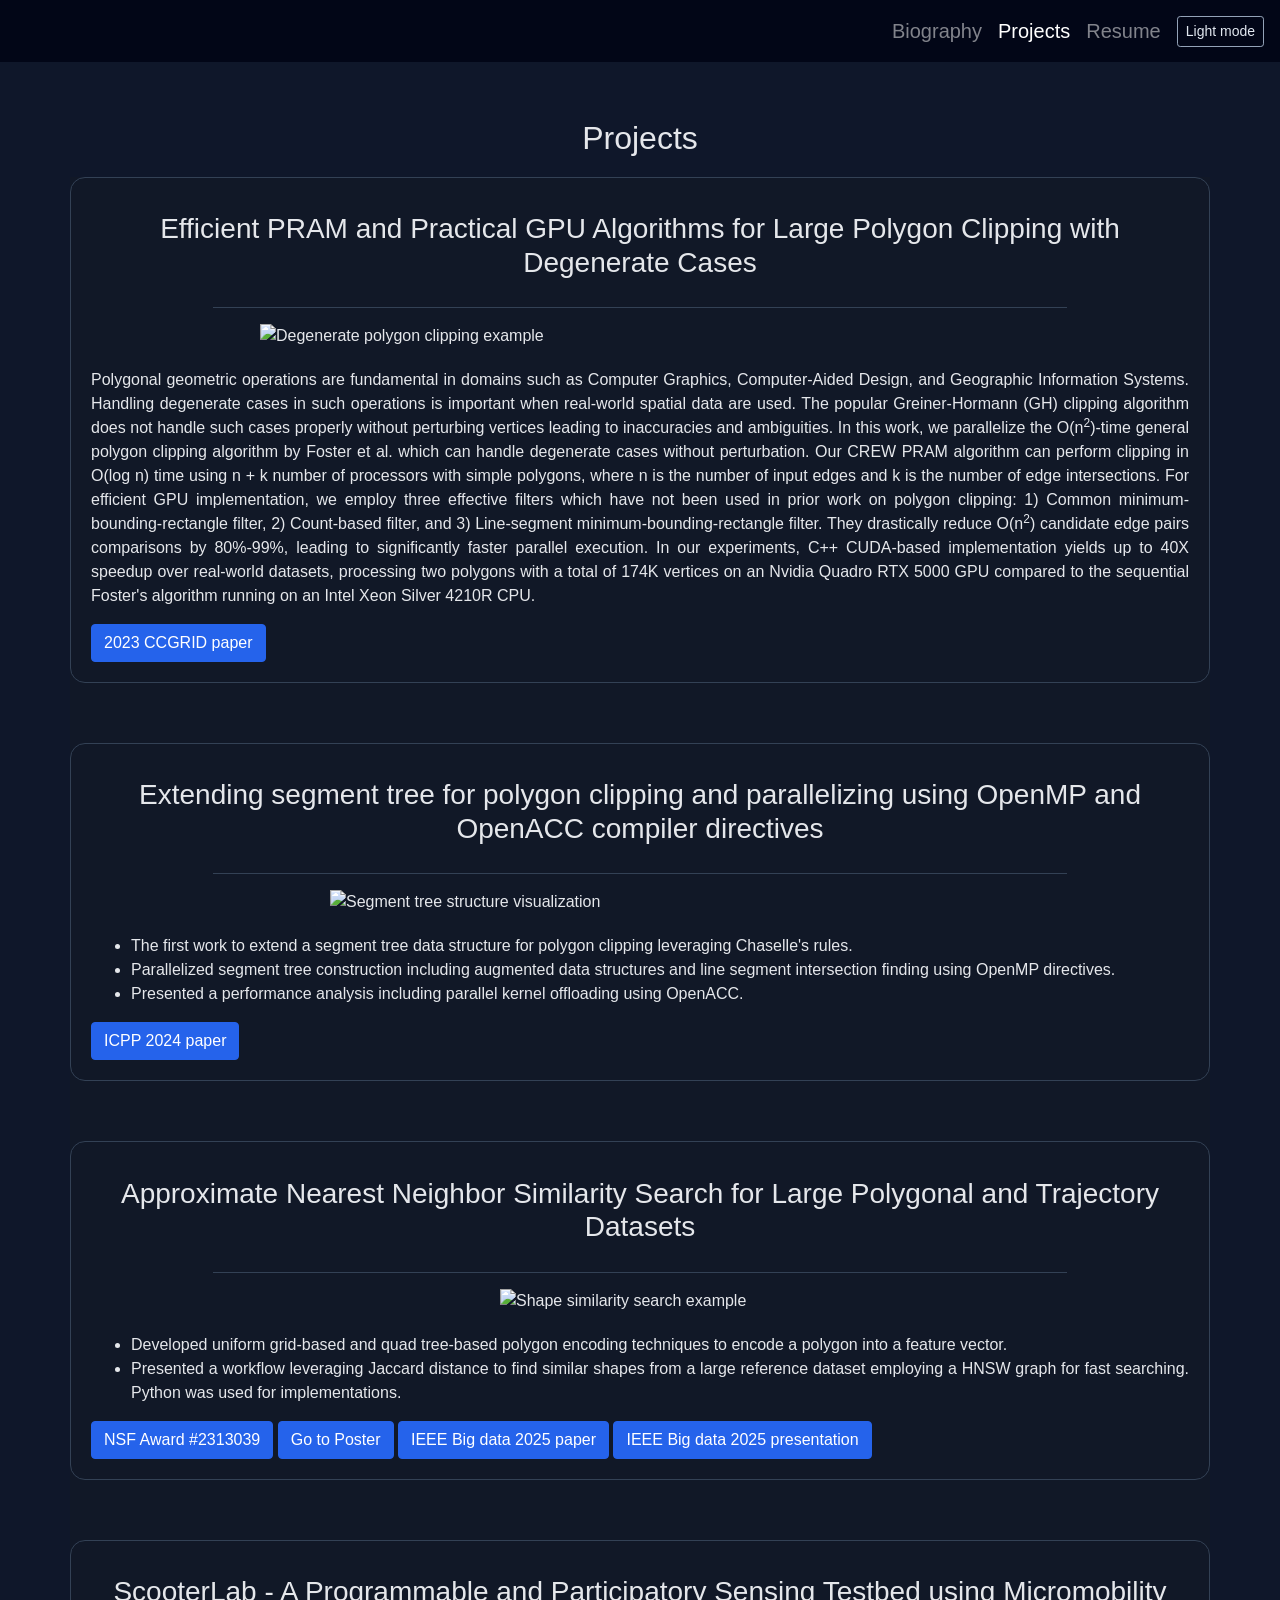
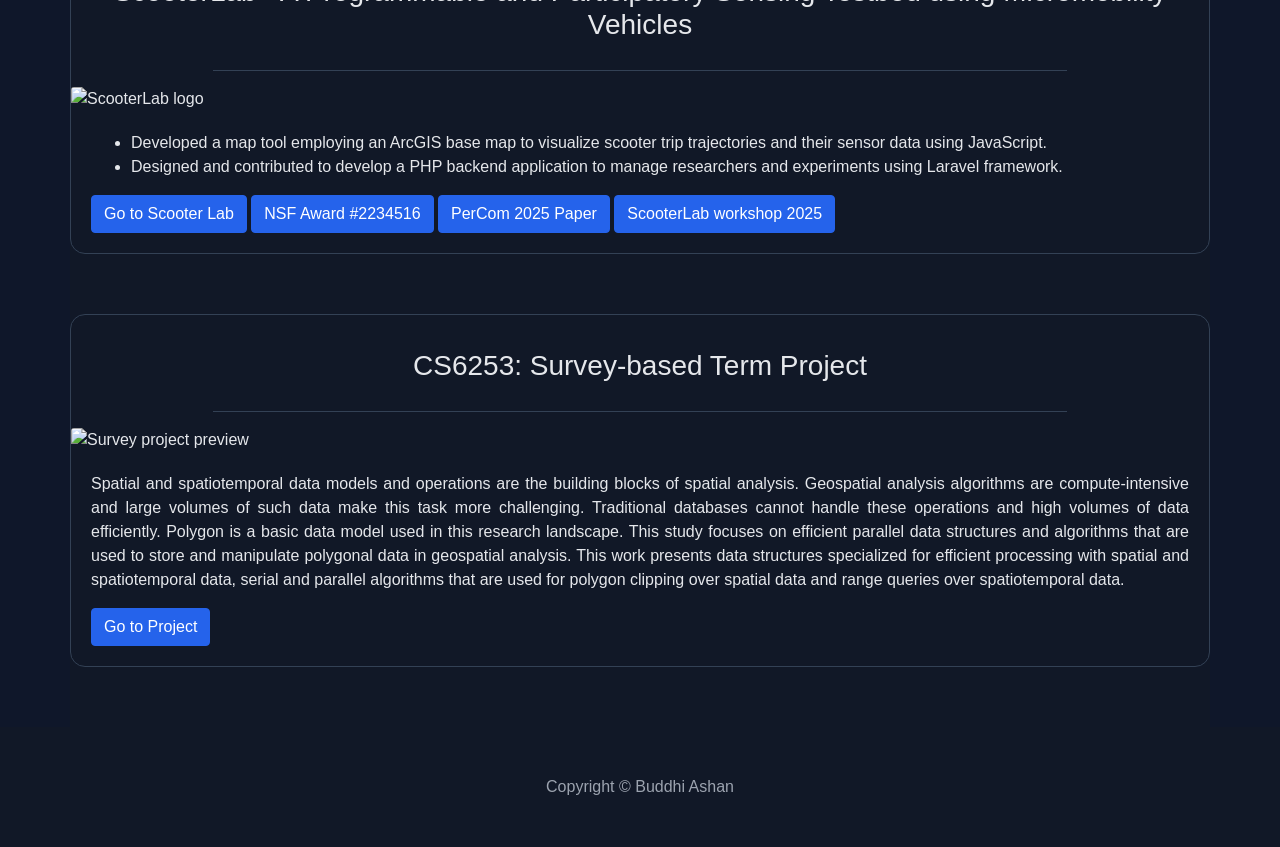
==== projects.html @ c0775d53 "theme updated with paper links" ====
<!DOCTYPE html>
<html lang="en">
  <head>
    <meta charset="UTF-8" />
    <meta name="viewport" content="width=device-width, initial-scale=1.0" />
    <meta
      name="description"
      content="Research projects by Buddhi Ashan MK including polygon clipping, approximate nearest neighbor similarity search, and ScooterLab."
    />
    <link rel="preconnect" href="https://fonts.googleapis.com" />
    <link rel="preconnect" href="https://fonts.gstatic.com" crossorigin />
    <link href="https://fonts.googleapis.com/css2?family=Lato:wght@400;700&amp;display=swap" rel="stylesheet" />
    <script>
      (function () {
        try {
          if (localStorage.getItem("theme") === "light") {
            document.documentElement.setAttribute("data-theme", "light");
          }
        } catch (e) {}
      })();
    </script>
    <link rel="stylesheet" href="https://stackpath.bootstrapcdn.com/bootstrap/4.5.2/css/bootstrap.min.css" />
    <link rel="stylesheet" href="styles/theme.css" />
    <link rel="stylesheet" href="styles/projects.css" />
    <link rel="stylesheet" href="styles/nav.css" />
    <title>Projects | Buddhi Ashan MK</title>
  </head>
  <body>
    <header>
      <nav class="navbar navbar-expand-lg navbar-dark bg-dark">
        <div class="d-flex flex-grow-1">
          <span class="w-100 d-lg-none d-block"></span>
          <a class="navbar-brand" href="index.html"></a>
          <div class="w-100 text-right">
            <button class="navbar-toggler" type="button" data-toggle="collapse" data-target="#myNavbar" aria-controls="myNavbar" aria-expanded="false" aria-label="Toggle navigation">
              <span class="navbar-toggler-icon"></span>
            </button>
          </div>
        </div>
        <div class="collapse navbar-collapse flex-grow-1 text-right" id="myNavbar">
          <ul class="navbar-nav ml-auto flex-nowrap align-items-lg-center">
            <li class="nav-item">
              <a href="index.html" class="nav-link">Biography</a>
            </li>
            <li class="nav-item">
              <a href="projects.html" class="nav-link active">Projects</a>
            </li>
            <li class="nav-item">
              <a href="misc/MKB Ashan.pdf" class="nav-link" target="_blank" rel="noopener noreferrer">Resume</a>
            </li>
            <li class="nav-item ml-lg-2">
              <button id="themeToggle" class="btn btn-sm theme-toggle" type="button">Light mode</button>
            </li>
          </ul>
        </div>
      </nav>
    </header>

    <div class="container mt-4">
      <h2>Projects</h2>

      <div class="row">
        <div class="card" style="width: 100%">
          <h3 class="card-title">Efficient PRAM and Practical GPU Algorithms for Large Polygon Clipping with Degenerate Cases</h3>
          <hr />
          <div class="card-img">
            <img src="img/projects/degen_example.png" class="card-img-0" alt="Degenerate polygon clipping example" />
          </div>
          <div class="card-body">
            <p class="card-text">
              Polygonal geometric operations are fundamental in domains such as Computer Graphics, Computer-Aided Design, and Geographic Information Systems. Handling degenerate cases in such operations is important when real-world spatial data are used. The popular Greiner-Hormann (GH) clipping algorithm does not handle such cases properly without perturbing vertices leading to inaccuracies and ambiguities. In this work, we parallelize the O(n<sup>2</sup>)-time general polygon clipping algorithm by Foster et al. which can handle degenerate cases without perturbation. Our CREW PRAM algorithm can perform clipping in O(log n) time using n + k number of processors with simple polygons, where n is the number of input edges and k is the number of edge intersections. For efficient GPU implementation, we employ three effective filters which have not been used in prior work on polygon clipping: 1) Common minimum-bounding-rectangle filter, 2) Count-based filter, and 3) Line-segment minimum-bounding-rectangle filter. They drastically reduce O(n<sup>2</sup>) candidate edge pairs comparisons by 80%-99%, leading to significantly faster parallel execution. In our experiments, C++ CUDA-based implementation yields up to 40X speedup over real-world datasets, processing two polygons with a total of 174K vertices on an Nvidia Quadro RTX 5000 GPU compared to the sequential Foster's algorithm running on an Intel Xeon Silver 4210R CPU.
            </p>
            <a href="https://ieeexplore.ieee.org/abstract/document/10171568" class="btn btn-primary" target="_blank" rel="noopener noreferrer">2023 CCGRID paper</a>
          </div>
        </div>
      </div>

      <div class="row">
        <div class="card" style="width: 100%">
          <h3 class="card-title">Extending segment tree for polygon clipping and parallelizing using OpenMP and OpenACC compiler directives</h3>
          <hr />
          <div class="card-img">
            <img src="img/projects/oneedgeNpolycoverlistuprighttree.png" class="card-img-1" alt="Segment tree structure visualization" />
          </div>
          <div class="card-body">
            <ul class="card-text">
              <li>The first work to extend a segment tree data structure for polygon clipping leveraging Chaselle's rules.</li>
              <li>Parallelized segment tree construction including augmented data structures and line segment intersection finding using OpenMP directives.</li>
              <li>Presented a performance analysis including parallel kernel offloading using OpenACC.</li>
            </ul>
            <a href="https://dl.acm.org/doi/abs/10.1145/3673038.3673141" class="btn btn-primary" target="_blank" rel="noopener noreferrer">ICPP 2024 paper</a>
          </div>
        </div>
      </div>

      <div class="row">
        <div class="card" style="width: 100%">
          <h3 class="card-title">Approximate Nearest Neighbor Similarity Search for Large Polygonal and Trajectory Datasets</h3>
          <hr />
          <div class="card-img">
            <img src="img/projects/similarshape.png" class="card-img-2" alt="Shape similarity search example" />
          </div>
          <div class="card-body">
            <ul class="card-text">
              <li>Developed uniform grid-based and quad tree-based polygon encoding techniques to encode a polygon into a feature vector.</li>
              <li>Presented a workflow leveraging Jaccard distance to find similar shapes from a large reference dataset employing a HNSW graph for fast searching. Python was used for implementations.</li>
            </ul>
            <a href="https://www.nsf.gov/awardsearch/showAward?AWD_ID=2313039&amp;HistoricalAwards=false" class="btn btn-primary" target="_blank" rel="noopener noreferrer">NSF Award #2313039</a>
            <a href="https://rrpress.utsa.edu/items/f3f6d842-4371-4e33-9c29-9669968ce15a" class="btn btn-primary" target="_blank" rel="noopener noreferrer">Go to Poster</a>
            <a href="https://ieeexplore.ieee.org/stamp/stamp.jsp?arnumber=11401899" class="btn btn-primary" target="_blank" rel="noopener noreferrer">IEEE Big data 2025 paper</a>
            <a href="https://www.computer.org/csdl/video-library/video/2dOyJ2fTnyM" class="btn btn-primary" target="_blank" rel="noopener noreferrer">IEEE Big data 2025 presentation</a>
          </div>
        </div>
      </div>

      <div class="row">
        <div class="card" style="width: 100%">
          <h3 class="card-title">ScooterLab - A Programmable and Participatory Sensing Testbed using Micromobility Vehicles</h3>
          <hr />
          <div class="card-img">
            <img src="img/projects/ScooterLab_icon.jpeg" class="card-img-top" alt="ScooterLab logo" />
          </div>
          <div class="card-body">
            <ul class="card-text">
              <li>Developed a map tool employing an ArcGIS base map to visualize scooter trip trajectories and their sensor data using JavaScript.</li>
              <li>Designed and contributed to develop a PHP backend application to manage researchers and experiments using Laravel framework.</li>
            </ul>
            <a href="https://scooterlab.utsa.edu/" class="btn btn-primary" target="_blank" rel="noopener noreferrer">Go to Scooter Lab</a>
            <a href="https://www.nsf.gov/awardsearch/showAward?AWD_ID=2234516" class="btn btn-primary" target="_blank" rel="noopener noreferrer">NSF Award #2234516</a>
            <a href="https://ieeexplore.ieee.org/abstract/document/11038542" class="btn btn-primary" target="_blank" rel="noopener noreferrer">PerCom 2025 Paper</a>
            <a href="https://hdl.handle.net/20.500.12588/7651" class="btn btn-primary" target="_blank" rel="noopener noreferrer">ScooterLab workshop 2025</a>
          </div>
        </div>
      </div>

      <div class="row">
        <div class="card" style="width: 100%">
          <h3 class="card-title">CS6253: Survey-based Term Project</h3>
          <hr />
          <div class="card-img">
            <img src="img/projects/Project.jpeg" class="card-img-top" alt="Survey project preview" />
          </div>
          <div class="card-body">
            <p class="card-text">
              Spatial and spatiotemporal data models and operations are the building blocks of spatial analysis. Geospatial analysis algorithms are compute-intensive and large volumes of such data make this task more challenging. Traditional databases cannot handle these operations and high volumes of data efficiently. Polygon is a basic data model used in this research landscape. This study focuses on efficient parallel data structures and algorithms that are used to store and manipulate polygonal data in geospatial analysis. This work presents data structures specialized for efficient processing with spatial and spatiotemporal data, serial and parallel algorithms that are used for polygon clipping over spatial data and range queries over spatiotemporal data.
            </p>
            <a href="https://buddhi1.github.io/cs6253/" class="btn btn-primary" target="_blank" rel="noopener noreferrer">Go to Project</a>
          </div>
        </div>
      </div>
    </div>

    <footer class="py-5">
      <div class="container">
        <p class="m-0 text-center footer-text">Copyright &copy; Buddhi Ashan</p>
      </div>
    </footer>

    <script src="https://code.jquery.com/jquery-3.5.1.slim.min.js"></script>
    <script src="https://stackpath.bootstrapcdn.com/bootstrap/4.5.2/js/bootstrap.bundle.min.js"></script>
    <script src="scripts/theme.js"></script>
  </body>
</html>
---- styles/theme.css ----
:root {
  --bg: #0f172a;
  --surface: #111827;
  --surface-soft: #1f2937;
  --text: #e5e7eb;
  --muted: #9ca3af;
  --link: #93c5fd;
  --link-hover: #bfdbfe;
  --nav-bg: #020617;
  --border: #334155;
  --btn-bg: #2563eb;
  --btn-border: #2563eb;
  --btn-text: #ffffff;
  --icon-strip-bg: rgba(255, 255, 255, 0.16);
}

html[data-theme="light"] {
  --bg: #f8fafc;
  --surface: #ffffff;
  --surface-soft: #f1f5f9;
  --text: #0f172a;
  --muted: #475569;
  --link: #1d4ed8;
  --link-hover: #1e40af;
  --nav-bg: #0f172a;
  --border: #cbd5e1;
  --btn-bg: #2563eb;
  --btn-border: #2563eb;
  --btn-text: #ffffff;
  --icon-strip-bg: rgba(15, 23, 42, 0.06);
}

body {
  background: var(--bg);
  color: var(--text);
}

a {
  color: var(--link);
}

a:hover {
  color: var(--link-hover);
}

.navbar.bg-dark {
  background-color: var(--nav-bg) !important;
}

.card,
.row,
.bg,
footer {
  background: var(--surface);
  border-color: var(--border);
}

hr {
  border-color: var(--border);
}

.footer-text {
  color: var(--muted);
}

.theme-toggle {
  border-color: #94a3b8;
  color: #e2e8f0;
}

.theme-toggle:hover,
.theme-toggle:focus {
  background: #1e293b;
  color: #ffffff;
}

.icon-strip {
  background: var(--icon-strip-bg);
}

html[data-theme="light"] .theme-toggle {
  border-color: #cbd5e1;
  color: #e2e8f0;
}

html[data-theme="light"] .theme-toggle:hover,
html[data-theme="light"] .theme-toggle:focus {
  background: #334155;
}
---- styles/projects.css ----
h2 {
  text-align: center;
  padding-top: 3%;
  padding-bottom: 1%;
}

h3 {
  text-align: center;
  padding: 3%;
  padding-bottom: 0;
  margin-bottom: 0;
}

hr {
  width: 75%;
  align-self: center;
  border-width: 1px;
}

.card-text,
li {
  text-align: justify;
}

.card {
  margin-bottom: 60px;
  border-radius: 15px;
  border: 1px solid var(--border);
}

.card-img {
  width: 100%;
  height: auto;
  align-self: center;
}

.card-img-0 {
  width: min(77%, 760px);
}

.card-img-1 {
  width: min(60%, 620px);
}

.card-img-2 {
  width: min(25%, 280px);
}

.card-img-top,
.card-img-0,
.card-img-1,
.card-img-2 {
  height: auto;
  object-fit: contain;
  margin-left: auto;
  margin-right: auto;
  display: block;
}

.btn-primary {
  background-color: var(--btn-bg);
  border-color: var(--btn-border);
  color: var(--btn-text);
}
---- styles/nav.css ----
.nav-item {
  font-size: 20px;
}

.navbar-brand {
  min-width: 1px;
}

@media screen and (max-width: 991px) {
  .theme-toggle {
    margin-top: 8px;
  }
}
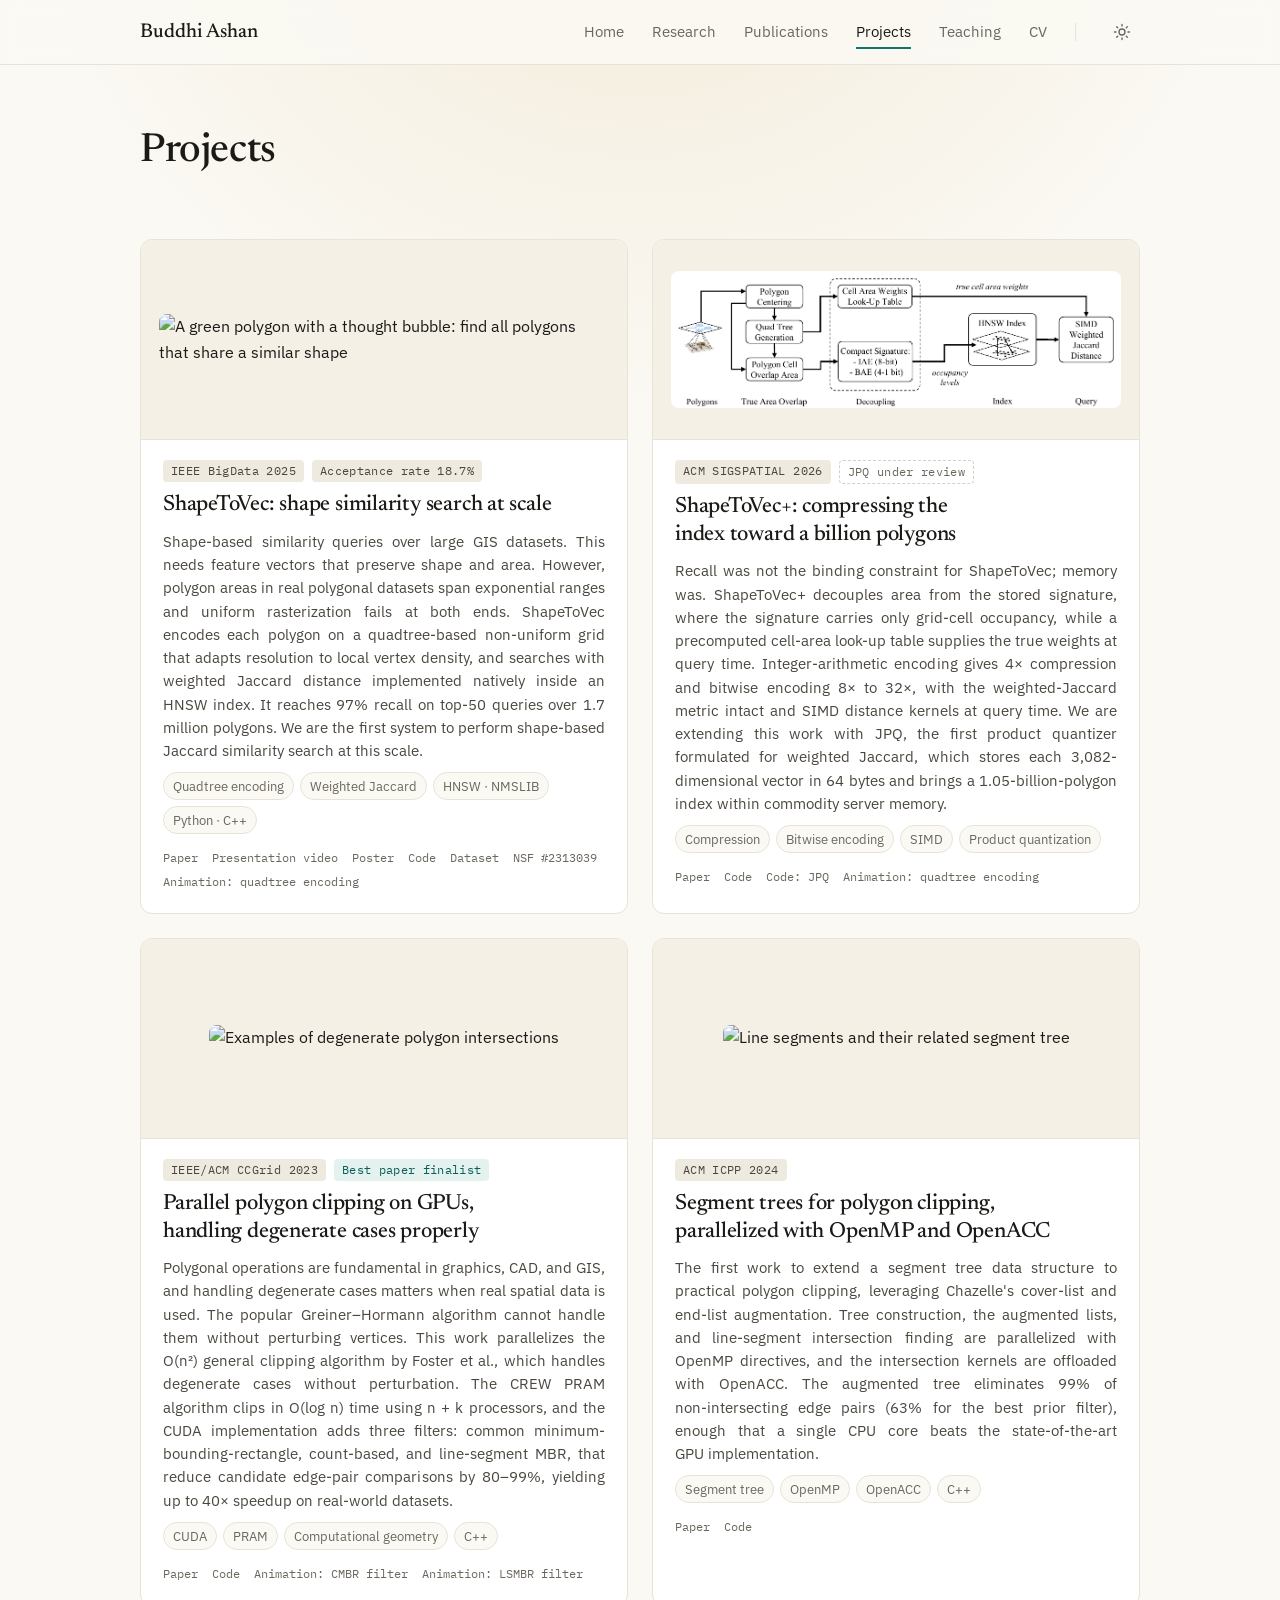
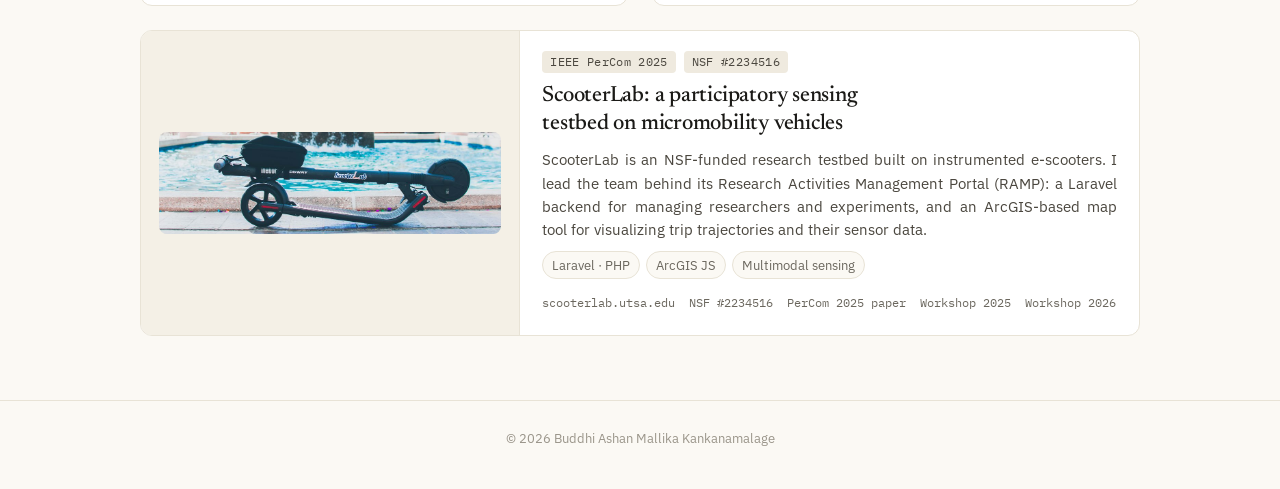
==== commit 4bfbff79: "fall 26 update" ====
--- a/projects.html
+++ b/projects.html
@@ -2,162 +2,157 @@
 <html lang="en">
   <head>
     <meta charset="UTF-8" />
-    <meta name="viewport" content="width=device-width, initial-scale=1.0" />
-    <meta
-      name="description"
-      content="Research projects by Buddhi Ashan MK including polygon clipping, approximate nearest neighbor similarity search, and ScooterLab."
-    />
-    <link rel="preconnect" href="https://fonts.googleapis.com" />
-    <link rel="preconnect" href="https://fonts.gstatic.com" crossorigin />
-    <link href="https://fonts.googleapis.com/css2?family=Lato:wght@400;700&amp;display=swap" rel="stylesheet" />
+    <meta name="viewport" content="width=device-width, initial-scale=1" />
+    <title>Projects · Buddhi Ashan</title>
+    <meta name="description" content="Research projects by Buddhi Ashan Mallika Kankanamalage: ShapeToVec and ShapeToVec+ shape similarity search, GPU and segment-tree polygon clipping, and the ScooterLab testbed." />
+    <link rel="canonical" href="https://buddhi1.github.io/bashan/projects.html" />
+    <link rel="icon" href="img/Profile/title.ico" type="image/x-icon" />
     <script>
       (function () {
         try {
-          if (localStorage.getItem("theme") === "light") {
-            document.documentElement.setAttribute("data-theme", "light");
-          }
+          var t = localStorage.getItem("theme");
+          if (t === "dark" || t === "light") document.documentElement.setAttribute("data-theme", t);
         } catch (e) {}
       })();
     </script>
-    <link rel="stylesheet" href="https://stackpath.bootstrapcdn.com/bootstrap/4.5.2/css/bootstrap.min.css" />
-    <link rel="stylesheet" href="styles/theme.css" />
-    <link rel="stylesheet" href="styles/projects.css" />
-    <link rel="stylesheet" href="styles/nav.css" />
-    <title>Projects | Buddhi Ashan MK</title>
+    <link rel="preconnect" href="https://fonts.googleapis.com" />
+    <link rel="preconnect" href="https://fonts.gstatic.com" crossorigin />
+    <link href="https://fonts.googleapis.com/css2?family=Newsreader:ital,opsz,wght@0,6..72,400;0,6..72,500;1,6..72,400&family=IBM+Plex+Sans:wght@400;500;600&family=IBM+Plex+Mono:wght@400;500&display=swap" rel="stylesheet" />
+    <link rel="stylesheet" href="styles/site.css" />
   </head>
   <body>
-    <header>
-      <nav class="navbar navbar-expand-lg navbar-dark bg-dark">
-        <div class="d-flex flex-grow-1">
-          <span class="w-100 d-lg-none d-block"></span>
-          <a class="navbar-brand" href="index.html"></a>
-          <div class="w-100 text-right">
-            <button class="navbar-toggler" type="button" data-toggle="collapse" data-target="#myNavbar" aria-controls="myNavbar" aria-expanded="false" aria-label="Toggle navigation">
-              <span class="navbar-toggler-icon"></span>
-            </button>
-          </div>
-        </div>
-        <div class="collapse navbar-collapse flex-grow-1 text-right" id="myNavbar">
-          <ul class="navbar-nav ml-auto flex-nowrap align-items-lg-center">
-            <li class="nav-item">
-              <a href="index.html" class="nav-link">Biography</a>
-            </li>
-            <li class="nav-item">
-              <a href="projects.html" class="nav-link active">Projects</a>
-            </li>
-            <li class="nav-item">
-              <a href="misc/MKB Ashan.pdf" class="nav-link" target="_blank" rel="noopener noreferrer">Resume</a>
-            </li>
-            <li class="nav-item ml-lg-2">
-              <button id="themeToggle" class="btn btn-sm theme-toggle" type="button">Light mode</button>
-            </li>
+    <header class="site-header">
+      <div class="wrap">
+        <a class="brand" href="index.html">Buddhi Ashan</a>
+        <nav class="nav" aria-label="Primary">
+          <button class="icon-btn nav-toggle" type="button" aria-expanded="false" aria-controls="site-menu" aria-label="Menu">
+            <svg viewBox="0 0 24 24" fill="none" stroke="currentColor" stroke-width="1.8" stroke-linecap="round"><path d="M4 7h16M4 12h16M4 17h16"></path></svg>
+          </button>
+          <ul id="site-menu">
+            <li><a href="index.html">Home</a></li>
+            <li><a href="research.html">Research</a></li>
+            <li><a href="publications.html">Publications</a></li>
+            <li><a href="projects.html" aria-current="page">Projects</a></li>
+            <li><a href="teaching.html">Teaching</a></li>
+            <li><a href="misc/MKB Ashan.pdf" target="_blank" rel="noopener noreferrer">CV</a></li>
           </ul>
-        </div>
-      </nav>
+          <span class="nav-divider" aria-hidden="true"></span>
+          <button class="icon-btn theme-toggle" type="button" aria-label="Switch to dark mode">
+            <svg class="icon-sun" viewBox="0 0 24 24" fill="none" stroke="currentColor" stroke-width="1.8" stroke-linecap="round" stroke-linejoin="round"><circle cx="12" cy="12" r="4"></circle><path d="M12 2v2M12 20v2M4.9 4.9l1.4 1.4M17.7 17.7l1.4 1.4M2 12h2M20 12h2M4.9 19.1l1.4-1.4M17.7 6.3l1.4-1.4"></path></svg>
+            <svg class="icon-moon" viewBox="0 0 24 24" fill="none" stroke="currentColor" stroke-width="1.8" stroke-linecap="round" stroke-linejoin="round"><path d="M21 12.8A9 9 0 1 1 11.2 3a7 7 0 0 0 9.8 9.8z"></path></svg>
+          </button>
+        </nav>
+      </div>
     </header>
 
-    <div class="container mt-4">
-      <h2>Projects</h2>
+    <main class="wrap">
+      <section class="page-head">
+        <h1>Projects</h1>
+        
+      </section>
 
-      <div class="row">
-        <div class="card" style="width: 100%">
-          <h3 class="card-title">Efficient PRAM and Practical GPU Algorithms for Large Polygon Clipping with Degenerate Cases</h3>
-          <hr />
-          <div class="card-img">
-            <img src="img/projects/degen_example.png" class="card-img-0" alt="Degenerate polygon clipping example" />
+      <section class="project-grid" aria-label="Projects">
+
+        <article class="card project" id="shapetovec">
+          <div class="project-media"><img src="img/projects/similarshape.png" alt="A green polygon with a thought bubble: find all polygons that share a similar shape" loading="lazy" /></div>
+          <div class="project-body">
+            <div class="badges"><span class="badge">IEEE BigData 2025</span><span class="badge">Acceptance rate 18.7%</span></div>
+            <h2>ShapeToVec: shape similarity search at scale</h2>
+            <p>
+              Shape-based similarity queries over large GIS datasets. This needs feature vectors that preserve shape and area. However, polygon areas in real polygonal datasets span exponential ranges and uniform rasterization fails at both ends. ShapeToVec encodes each polygon on a quadtree-based non-uniform grid that adapts resolution to local vertex density, and searches with weighted Jaccard distance implemented natively inside an HNSW index. It reaches 97% recall on top-50 queries over 1.7 million polygons. We are the first system to perform shape-based Jaccard similarity search at this scale.
+            </p>
+            <div class="tags"><span class="tag">Quadtree encoding</span><span class="tag">Weighted Jaccard</span><span class="tag">HNSW · NMSLIB</span><span class="tag">Python · C++</span></div>
+            <div class="links">
+              <a href="https://ieeexplore.ieee.org/document/11401899" target="_blank" rel="noopener noreferrer">Paper</a>
+              <a href="https://www.computer.org/csdl/video-library/video/2dOyJ2fTnyM" target="_blank" rel="noopener noreferrer">Presentation video</a>
+              <a href="https://rrpress.utsa.edu/items/f3f6d842-4371-4e33-9c29-9669968ce15a" target="_blank" rel="noopener noreferrer">Poster</a>
+              <a href="https://github.com/buddhi1/shape-similarity" target="_blank" rel="noopener noreferrer">Code</a>
+              <a href="https://doi.org/10.5281/zenodo.11522173" target="_blank" rel="noopener noreferrer">Dataset</a>
+              <a href="https://www.nsf.gov/awardsearch/showAward?AWD_ID=2313039&amp;HistoricalAwards=false" target="_blank" rel="noopener noreferrer">NSF #2313039</a>
+              <a href="research.html#anim-quadtree">Animation: quadtree encoding</a>
+            </div>
           </div>
-          <div class="card-body">
-            <p class="card-text">
-              Polygonal geometric operations are fundamental in domains such as Computer Graphics, Computer-Aided Design, and Geographic Information Systems. Handling degenerate cases in such operations is important when real-world spatial data are used. The popular Greiner-Hormann (GH) clipping algorithm does not handle such cases properly without perturbing vertices leading to inaccuracies and ambiguities. In this work, we parallelize the O(n<sup>2</sup>)-time general polygon clipping algorithm by Foster et al. which can handle degenerate cases without perturbation. Our CREW PRAM algorithm can perform clipping in O(log n) time using n + k number of processors with simple polygons, where n is the number of input edges and k is the number of edge intersections. For efficient GPU implementation, we employ three effective filters which have not been used in prior work on polygon clipping: 1) Common minimum-bounding-rectangle filter, 2) Count-based filter, and 3) Line-segment minimum-bounding-rectangle filter. They drastically reduce O(n<sup>2</sup>) candidate edge pairs comparisons by 80%-99%, leading to significantly faster parallel execution. In our experiments, C++ CUDA-based implementation yields up to 40X speedup over real-world datasets, processing two polygons with a total of 174K vertices on an Nvidia Quadro RTX 5000 GPU compared to the sequential Foster's algorithm running on an Intel Xeon Silver 4210R CPU.
+        </article>
+
+        <article class="card project" id="shapetovec-plus">
+          <div class="project-media"><img src="img/research/shapetovecplus-overview.png" alt="ShapeToVec+ system overview diagram" loading="lazy" /></div>
+          <div class="project-body">
+            <div class="badges"><span class="badge">ACM SIGSPATIAL 2026</span><span class="badge badge-soft">JPQ under review</span></div>
+            <h2>ShapeToVec+: compressing the index toward a billion polygons</h2>
+            <p>
+              Recall was not the binding constraint for ShapeToVec; memory was. ShapeToVec+ decouples area from the stored signature, where the signature carries only grid-cell occupancy, while a precomputed cell-area look-up table supplies the true weights at query time. Integer-arithmetic encoding gives 4× compression and bitwise encoding 8× to 32×, with the weighted-Jaccard metric intact and SIMD distance kernels at query time. We are extending this work with JPQ, the first product quantizer formulated for weighted Jaccard, which stores each 3,082-dimensional vector in 64 bytes and brings a 1.05-billion-polygon index within commodity server memory.
             </p>
-            <a href="https://ieeexplore.ieee.org/abstract/document/10171568" class="btn btn-primary" target="_blank" rel="noopener noreferrer">2023 CCGRID paper</a>
+            <div class="tags"><span class="tag">Compression</span><span class="tag">Bitwise encoding</span><span class="tag">SIMD</span><span class="tag">Product quantization</span></div>
+            <div class="links">
+              <a href="https://doi.org/10.1145/3841645.3843377" target="_blank" rel="noopener noreferrer">Paper</a>
+              <a href="https://github.com/buddhi1/shape-similarity" target="_blank" rel="noopener noreferrer">Code</a>
+              <a href="https://github.com/buddhi1/jpq" target="_blank" rel="noopener noreferrer">Code: JPQ</a>
+              <a href="research.html#anim-quadtree">Animation: quadtree encoding</a>
+            </div>
           </div>
-        </div>
-      </div>
+        </article>
 
-      <div class="row">
-        <div class="card" style="width: 100%">
-          <h3 class="card-title">Extending segment tree for polygon clipping and parallelizing using OpenMP and OpenACC compiler directives</h3>
-          <hr />
-          <div class="card-img">
-            <img src="img/projects/oneedgeNpolycoverlistuprighttree.png" class="card-img-1" alt="Segment tree structure visualization" />
+        <article class="card project" id="gh-cuda">
+          <div class="project-media"><img src="img/projects/degen_example.png" alt="Examples of degenerate polygon intersections" loading="lazy" /></div>
+          <div class="project-body">
+            <div class="badges"><span class="badge">IEEE/ACM CCGrid 2023</span><span class="badge badge-award">Best paper finalist</span></div>
+            <h2>Parallel polygon clipping on GPUs, handling degenerate cases properly</h2>
+            <p>
+              Polygonal operations are fundamental in graphics, CAD, and GIS, and handling degenerate cases matters when real spatial data is used. The popular Greiner–Hormann algorithm cannot handle them without perturbing vertices. This work parallelizes the O(n²) general clipping algorithm by Foster et al., which handles degenerate cases without perturbation. The CREW PRAM algorithm clips in O(log n) time using n + k processors, and the CUDA implementation adds three filters: common minimum-bounding-rectangle, count-based, and line-segment MBR, that reduce candidate edge-pair comparisons by 80–99%, yielding up to 40× speedup on real-world datasets.
+            </p>
+            <div class="tags"><span class="tag">CUDA</span><span class="tag">PRAM</span><span class="tag">Computational geometry</span><span class="tag">C++</span></div>
+            <div class="links">
+              <a href="https://ieeexplore.ieee.org/abstract/document/10171568" target="_blank" rel="noopener noreferrer">Paper</a>
+              <a href="https://github.com/buddhi1/GH-CUDA" target="_blank" rel="noopener noreferrer">Code</a>
+              <a href="research.html#anim-cmbr">Animation: CMBR filter</a>
+              <a href="research.html#anim-lsmbr">Animation: LSMBR filter</a>
+            </div>
           </div>
-          <div class="card-body">
-            <ul class="card-text">
-              <li>The first work to extend a segment tree data structure for polygon clipping leveraging Chaselle's rules.</li>
-              <li>Parallelized segment tree construction including augmented data structures and line segment intersection finding using OpenMP directives.</li>
-              <li>Presented a performance analysis including parallel kernel offloading using OpenACC.</li>
-            </ul>
-            <a href="https://dl.acm.org/doi/abs/10.1145/3673038.3673141" class="btn btn-primary" target="_blank" rel="noopener noreferrer">ICPP 2024 paper</a>
+        </article>
+
+        <article class="card project" id="segment-tree">
+          <div class="project-media"><img src="img/projects/oneedgeNpolycoverlistuprighttree.png" alt="Line segments and their related segment tree" loading="lazy" /></div>
+          <div class="project-body">
+            <div class="badges"><span class="badge">ACM ICPP 2024</span></div>
+            <h2>Segment trees for polygon clipping, parallelized with OpenMP and OpenACC</h2>
+            <p>
+              The first work to extend a segment tree data structure to practical polygon clipping, leveraging Chazelle's cover-list and end-list augmentation. Tree construction, the augmented lists, and line-segment intersection finding are parallelized with OpenMP directives, and the intersection kernels are offloaded with OpenACC. The augmented tree eliminates 99% of non-intersecting edge pairs (63% for the best prior filter), enough that a single CPU core beats the state-of-the-art GPU implementation.
+            </p>
+            <div class="tags"><span class="tag">Segment tree</span><span class="tag">OpenMP</span><span class="tag">OpenACC</span><span class="tag">C++</span></div>
+            <div class="links">
+              <a href="https://dl.acm.org/doi/abs/10.1145/3673038.3673141" target="_blank" rel="noopener noreferrer">Paper</a>
+              <a href="https://github.com/buddhi1/segment-tree-based-clipping" target="_blank" rel="noopener noreferrer">Code</a>
+            </div>
           </div>
-        </div>
-      </div>
+        </article>
 
-      <div class="row">
-        <div class="card" style="width: 100%">
-          <h3 class="card-title">Approximate Nearest Neighbor Similarity Search for Large Polygonal and Trajectory Datasets</h3>
-          <hr />
-          <div class="card-img">
-            <img src="img/projects/similarshape.png" class="card-img-2" alt="Shape similarity search example" />
+        <article class="card project wide" id="scooterlab">
+          <div class="project-media"><img src="img/projects/ScooterLab-web.jpg" alt="A ScooterLab instrumented e-scooter" loading="lazy" /></div>
+          <div class="project-body">
+            <div class="badges"><span class="badge">IEEE PerCom 2025</span><span class="badge">NSF #2234516</span></div>
+            <h2>ScooterLab: a participatory sensing testbed on micromobility vehicles</h2>
+            <p>
+              ScooterLab is an NSF-funded research testbed built on instrumented e-scooters. I lead the team behind its Research Activities Management Portal (RAMP): a Laravel backend for managing researchers and experiments, and an ArcGIS-based map tool for visualizing trip trajectories and their sensor data.
+            </p>
+            <div class="tags"><span class="tag">Laravel · PHP</span><span class="tag">ArcGIS JS</span><span class="tag">Multimodal sensing</span></div>
+            <div class="links">
+              <a href="https://scooterlab.utsa.edu/" target="_blank" rel="noopener noreferrer">scooterlab.utsa.edu</a>
+              <a href="https://www.nsf.gov/awardsearch/showAward?AWD_ID=2234516" target="_blank" rel="noopener noreferrer">NSF #2234516</a>
+              <a href="https://ieeexplore.ieee.org/abstract/document/11038542" target="_blank" rel="noopener noreferrer">PerCom 2025 paper</a>
+              <a href="https://hdl.handle.net/20.500.12588/7651" target="_blank" rel="noopener noreferrer">Workshop 2025</a>
+              <a href="https://scooterlab.utsa.edu/workshop2026/" target="_blank" rel="noopener noreferrer">Workshop 2026</a>
+            </div>
           </div>
-          <div class="card-body">
-            <ul class="card-text">
-              <li>Developed uniform grid-based and quad tree-based polygon encoding techniques to encode a polygon into a feature vector.</li>
-              <li>Presented a workflow leveraging Jaccard distance to find similar shapes from a large reference dataset employing a HNSW graph for fast searching. Python was used for implementations.</li>
-            </ul>
-            <a href="https://www.nsf.gov/awardsearch/showAward?AWD_ID=2313039&amp;HistoricalAwards=false" class="btn btn-primary" target="_blank" rel="noopener noreferrer">NSF Award #2313039</a>
-            <a href="https://rrpress.utsa.edu/items/f3f6d842-4371-4e33-9c29-9669968ce15a" class="btn btn-primary" target="_blank" rel="noopener noreferrer">Go to Poster</a>
-            <a href="https://ieeexplore.ieee.org/stamp/stamp.jsp?arnumber=11401899" class="btn btn-primary" target="_blank" rel="noopener noreferrer">IEEE Big data 2025 paper</a>
-            <a href="https://www.computer.org/csdl/video-library/video/2dOyJ2fTnyM" class="btn btn-primary" target="_blank" rel="noopener noreferrer">IEEE Big data 2025 presentation</a>
-          </div>
-        </div>
-      </div>
+        </article>
 
-      <div class="row">
-        <div class="card" style="width: 100%">
-          <h3 class="card-title">ScooterLab - A Programmable and Participatory Sensing Testbed using Micromobility Vehicles</h3>
-          <hr />
-          <div class="card-img">
-            <img src="img/projects/ScooterLab_icon.jpeg" class="card-img-top" alt="ScooterLab logo" />
-          </div>
-          <div class="card-body">
-            <ul class="card-text">
-              <li>Developed a map tool employing an ArcGIS base map to visualize scooter trip trajectories and their sensor data using JavaScript.</li>
-              <li>Designed and contributed to develop a PHP backend application to manage researchers and experiments using Laravel framework.</li>
-            </ul>
-            <a href="https://scooterlab.utsa.edu/" class="btn btn-primary" target="_blank" rel="noopener noreferrer">Go to Scooter Lab</a>
-            <a href="https://www.nsf.gov/awardsearch/showAward?AWD_ID=2234516" class="btn btn-primary" target="_blank" rel="noopener noreferrer">NSF Award #2234516</a>
-            <a href="https://ieeexplore.ieee.org/abstract/document/11038542" class="btn btn-primary" target="_blank" rel="noopener noreferrer">PerCom 2025 Paper</a>
-            <a href="https://hdl.handle.net/20.500.12588/7651" class="btn btn-primary" target="_blank" rel="noopener noreferrer">ScooterLab workshop 2025</a>
-          </div>
-        </div>
-      </div>
+      </section>
+    </main>
 
-      <div class="row">
-        <div class="card" style="width: 100%">
-          <h3 class="card-title">CS6253: Survey-based Term Project</h3>
-          <hr />
-          <div class="card-img">
-            <img src="img/projects/Project.jpeg" class="card-img-top" alt="Survey project preview" />
-          </div>
-          <div class="card-body">
-            <p class="card-text">
-              Spatial and spatiotemporal data models and operations are the building blocks of spatial analysis. Geospatial analysis algorithms are compute-intensive and large volumes of such data make this task more challenging. Traditional databases cannot handle these operations and high volumes of data efficiently. Polygon is a basic data model used in this research landscape. This study focuses on efficient parallel data structures and algorithms that are used to store and manipulate polygonal data in geospatial analysis. This work presents data structures specialized for efficient processing with spatial and spatiotemporal data, serial and parallel algorithms that are used for polygon clipping over spatial data and range queries over spatiotemporal data.
-            </p>
-            <a href="https://buddhi1.github.io/cs6253/" class="btn btn-primary" target="_blank" rel="noopener noreferrer">Go to Project</a>
-          </div>
-        </div>
-      </div>
-    </div>
+    <button class="to-top" type="button" aria-label="Back to top" hidden>
+      <svg viewBox="0 0 24 24" fill="none" stroke="currentColor" stroke-width="2" stroke-linecap="round" stroke-linejoin="round"><path d="M12 19V5M5 12l7-7 7 7"></path></svg>
+    </button>
+    <footer class="site-footer">© 2026 Buddhi Ashan Mallika Kankanamalage</footer>
 
-    <footer class="py-5">
-      <div class="container">
-        <p class="m-0 text-center footer-text">Copyright &copy; Buddhi Ashan</p>
-      </div>
-    </footer>
-
-    <script src="https://code.jquery.com/jquery-3.5.1.slim.min.js"></script>
-    <script src="https://stackpath.bootstrapcdn.com/bootstrap/4.5.2/js/bootstrap.bundle.min.js"></script>
-    <script src="scripts/theme.js"></script>
+    <script src="scripts/site.js"></script>
   </body>
 </html>
--- a/styles/site.css
+++ b/styles/site.css
@@ -0,0 +1,836 @@
+/* ------------------------------------------------------------------
+   Buddhi Ashan — site stylesheet
+   Light-first, warm neutral ground, one teal accent.
+   Fonts: Newsreader (headings), IBM Plex Sans (text), IBM Plex Mono (labels)
+   ------------------------------------------------------------------ */
+
+:root {
+  --bg: #fbf9f4;
+  --surface: #ffffff;
+  --surface-2: #f4f0e6;
+  --text: #1b1a17;
+  --text-2: #4b473f;
+  --muted: #6b675e;
+  --faint: #9a958a;
+  --border: #e8e3d6;
+  --border-strong: #d6d0c2;
+  --bg-glow: radial-gradient(ellipse 70% 40% at 50% -8%, rgba(198, 152, 62, 0.16), rgba(198, 152, 62, 0) 70%);
+  --accent: #0f766e;
+  --accent-ink: #0b5d57;
+  --accent-soft: #e4f2ef;
+  --badge-bg: #efeadf;
+  --badge-text: #4b473f;
+  --warm: #a35a2f;
+  --warm-soft: #f4e9e1;
+  --grid-line: #c9c4b8;
+  --grid-line-2: #9a958a;
+  --dropped: #dedad2;
+  --ink-fill: #1b1a17;
+
+  --font-serif: "Newsreader", Georgia, "Times New Roman", serif;
+  --font-sans: "IBM Plex Sans", "Helvetica Neue", Helvetica, Arial, sans-serif;
+  --font-mono: "IBM Plex Mono", "SFMono-Regular", Menlo, Consolas, monospace;
+
+  --measure: 1040px;
+  --gutter: 20px;
+  --radius: 10px;
+  --radius-lg: 12px;
+
+  color-scheme: light;
+}
+
+html[data-theme="dark"] {
+  --bg: #14161a;
+  --surface: #1b1e23;
+  --surface-2: #22262c;
+  --text: #e8e6e1;
+  --text-2: #c9c6bf;
+  --muted: #a09d95;
+  --faint: #7d7a72;
+  --border: #2c3037;
+  --border-strong: #3a3f47;
+  --accent: #6fd3a3;
+  --accent-ink: #93e2bb;
+  --accent-soft: #17362a;
+  --bg-glow: none;
+  --badge-bg: #2a2e35;
+  --badge-text: #c9c6bf;
+  --warm: #d08a5e;
+  --warm-soft: #3a2a20;
+  --grid-line: #3a3f47;
+  --grid-line-2: #5a606a;
+  --dropped: #33383f;
+  --ink-fill: #e8e6e1;
+  color-scheme: dark;
+}
+
+@media (prefers-color-scheme: dark) {
+  html:not([data-theme="light"]) {
+    --bg: #14161a;
+    --surface: #1b1e23;
+    --surface-2: #22262c;
+    --text: #e8e6e1;
+    --text-2: #c9c6bf;
+    --muted: #a09d95;
+    --faint: #7d7a72;
+    --border: #2c3037;
+    --border-strong: #3a3f47;
+    --accent: #6fd3a3;
+    --accent-ink: #93e2bb;
+    --accent-soft: #17362a;
+    --bg-glow: none;
+    --badge-bg: #2a2e35;
+    --badge-text: #c9c6bf;
+    --warm: #d08a5e;
+    --warm-soft: #3a2a20;
+    --grid-line: #3a3f47;
+    --grid-line-2: #5a606a;
+    --dropped: #33383f;
+    --ink-fill: #e8e6e1;
+    color-scheme: dark;
+  }
+}
+
+/* ---------- base ---------- */
+
+*, *::before, *::after { box-sizing: border-box; }
+
+html { -webkit-text-size-adjust: 100%; scroll-behavior: smooth; }
+
+body {
+  margin: 0;
+  background-color: var(--bg);
+  background-image: var(--bg-glow);
+  background-repeat: no-repeat;
+  color: var(--text);
+  font-family: var(--font-sans);
+  font-size: 16px;
+  line-height: 1.6;
+  -webkit-font-smoothing: antialiased;
+  -moz-osx-font-smoothing: grayscale;
+}
+
+a { color: var(--accent); text-decoration: none; }
+a:hover { color: var(--accent-ink); text-decoration: underline; text-underline-offset: 3px; }
+a:focus-visible, button:focus-visible, input:focus-visible, summary:focus-visible {
+  outline: 2px solid var(--accent);
+  outline-offset: 2px;
+}
+
+h1, h2, h3, h4 {
+  font-family: var(--font-serif);
+  font-weight: 500;
+  letter-spacing: -0.01em;
+  margin: 0;
+  line-height: 1.15;
+  text-wrap: balance;
+}
+h1 { font-size: 40px; }
+h2 { font-size: 28px; }
+h3 { font-size: 21px; }
+
+p { margin: 0; text-wrap: pretty; text-align: justify; }
+figcaption, .service-list li, .course-body li { text-align: justify; }
+ul, ol { margin: 0; padding-left: 1.2em; }
+img { max-width: 100%; height: auto; display: block; }
+em { font-style: italic; }
+
+.wrap {
+  max-width: var(--measure);
+  margin: 0 auto;
+  padding-left: var(--gutter);
+  padding-right: var(--gutter);
+}
+
+.mono {
+  font-family: var(--font-mono);
+  font-size: 12px;
+  letter-spacing: 0.04em;
+  text-transform: uppercase;
+  color: var(--muted);
+}
+
+.muted { color: var(--muted); }
+.lede { font-size: 17px; color: var(--text-2); max-width: 720px; }
+
+.visually-hidden {
+  position: absolute !important;
+  width: 1px; height: 1px;
+  padding: 0; margin: -1px;
+  overflow: hidden; clip: rect(0, 0, 0, 0);
+  white-space: nowrap; border: 0;
+}
+
+/* ---------- header / nav ---------- */
+
+.site-header {
+  border-bottom: 1px solid var(--border);
+  background: var(--bg);
+  background: color-mix(in srgb, var(--bg) 84%, transparent);
+  -webkit-backdrop-filter: blur(10px);
+  backdrop-filter: blur(10px);
+  position: sticky;
+  top: 0;
+  z-index: 20;
+}
+
+.site-header .wrap {
+  height: 64px;
+  display: flex;
+  align-items: center;
+  justify-content: space-between;
+  gap: 16px;
+}
+
+.brand {
+  font-family: var(--font-serif);
+  font-size: 20px;
+  font-weight: 500;
+  color: var(--text);
+  white-space: nowrap;
+}
+.brand:hover { color: var(--text); text-decoration: none; }
+
+.nav {
+  display: flex;
+  align-items: center;
+  gap: 28px;
+}
+
+.nav ul {
+  list-style: none;
+  margin: 0;
+  padding: 0;
+  display: flex;
+  align-items: center;
+  gap: 28px;
+}
+
+.nav a {
+  color: var(--muted);
+  font-size: 15px;
+  padding: 6px 0;
+  border-bottom: 2px solid transparent;
+}
+.nav a:hover { color: var(--text); text-decoration: none; }
+.nav a[aria-current="page"] { color: var(--text); border-bottom-color: var(--accent); }
+
+.nav-divider { width: 1px; height: 18px; background: var(--border); }
+
+.icon-btn {
+  display: inline-flex;
+  align-items: center;
+  justify-content: center;
+  width: 36px;
+  height: 36px;
+  border: 0;
+  border-radius: 8px;
+  background: transparent;
+  color: var(--muted);
+  cursor: pointer;
+}
+.icon-btn:hover { color: var(--text); background: var(--surface-2); }
+.icon-btn svg { width: 18px; height: 18px; }
+
+.theme-toggle .icon-moon { display: none; }
+html[data-theme="dark"] .theme-toggle .icon-sun { display: none; }
+html[data-theme="dark"] .theme-toggle .icon-moon { display: block; }
+@media (prefers-color-scheme: dark) {
+  html:not([data-theme="light"]) .theme-toggle .icon-sun { display: none; }
+  html:not([data-theme="light"]) .theme-toggle .icon-moon { display: block; }
+}
+
+.nav-toggle { display: none; }
+
+/* ---------- page layout ---------- */
+
+main.wrap {
+  display: flex;
+  flex-direction: column;
+  gap: 64px;
+  padding-top: 64px;
+  padding-bottom: 24px;
+}
+
+.page-head { display: flex; flex-direction: column; gap: 14px; }
+
+.section { display: flex; flex-direction: column; gap: 22px; }
+
+.section-head {
+  display: flex;
+  align-items: baseline;
+  justify-content: space-between;
+  gap: 16px;
+  border-bottom: 1px solid var(--border);
+  padding-bottom: 10px;
+}
+.section-head h2 { font-size: 26px; }
+.section-head a { font-size: 14px; white-space: nowrap; }
+
+.site-footer {
+  border-top: 1px solid var(--border);
+  margin-top: 40px;
+  padding: 28px var(--gutter) 40px;
+  text-align: center;
+  font-size: 13px;
+  color: var(--faint);
+}
+
+/* ---------- components ---------- */
+
+.chips { display: flex; flex-wrap: wrap; gap: 8px; }
+
+.chip {
+  display: inline-flex;
+  align-items: center;
+  gap: 6px;
+  height: 36px;
+  padding: 0 14px;
+  border: 1px solid var(--border);
+  border-radius: 999px;
+  background: var(--surface);
+  color: var(--text);
+  font-size: 14px;
+  white-space: nowrap;
+}
+.chip:hover { border-color: var(--accent); color: var(--accent); text-decoration: none; }
+.chip .mono { font-size: 10px; color: var(--faint); }
+
+.badges { display: flex; flex-wrap: wrap; gap: 8px; }
+
+.badge {
+  display: inline-block;
+  font-family: var(--font-mono);
+  font-size: 11.5px;
+  letter-spacing: 0.03em;
+  padding: 2px 8px;
+  border-radius: 4px;
+  background: var(--badge-bg);
+  color: var(--badge-text);
+  white-space: nowrap;
+}
+.badge-award { background: var(--accent-soft); color: var(--accent-ink); }
+.badge-soft { background: transparent; border: 1px dashed var(--border-strong); color: var(--muted); }
+
+.links {
+  display: flex;
+  flex-wrap: wrap;
+  align-items: baseline;
+  gap: 4px 14px;
+}
+.links a, .links summary {
+  font-family: var(--font-mono);
+  font-size: 12px;
+  color: var(--muted);
+  white-space: nowrap;
+}
+.links a:hover, .links summary:hover { color: var(--accent); text-decoration: none; }
+
+.tags { display: flex; flex-wrap: wrap; gap: 6px; }
+.tag {
+  display: inline-block;
+  font-size: 12.5px;
+  padding: 3px 9px;
+  border-radius: 999px;
+  border: 1px solid var(--border);
+  color: var(--muted);
+  background: var(--bg);
+}
+
+.btn {
+  display: inline-flex;
+  align-items: center;
+  gap: 6px;
+  height: 32px;
+  padding: 0 12px;
+  border: 1px solid var(--border);
+  border-radius: 999px;
+  background: var(--surface);
+  color: var(--text-2);
+  font-family: var(--font-sans);
+  font-size: 13.5px;
+  cursor: pointer;
+}
+.btn:hover { border-color: var(--accent); color: var(--accent); }
+.btn[aria-pressed="true"] { background: var(--text); border-color: var(--text); color: var(--bg); }
+
+.card {
+  background: var(--surface);
+  border: 1px solid var(--border);
+  border-radius: var(--radius-lg);
+}
+
+.fig {
+  background: var(--surface);
+  border: 1px solid var(--border);
+  border-radius: var(--radius-lg);
+  padding: 18px;
+  display: flex;
+  align-items: center;
+  justify-content: center;
+}
+.fig img { max-height: 100%; object-fit: contain; background: #ffffff; border-radius: 8px; }
+.figure { display: flex; flex-direction: column; gap: 8px; }
+.figure figcaption { font-size: 13px; color: var(--faint); }
+figure { margin: 0; }
+
+/* ---------- home ---------- */
+
+.hero { display: flex; gap: 48px; align-items: flex-start; }
+.hero-photo {
+  width: 184px;
+  height: 230px;
+  object-fit: cover;
+  border-radius: var(--radius);
+  flex-shrink: 0;
+}
+.hero-body { display: flex; flex-direction: column; gap: 18px; flex-grow: 1; min-width: 0; }
+.hero h1 { font-size: 44px; line-height: 1.1; }
+.hero h1 .surname { font-weight: 400; color: var(--text-2); }
+.hero .role { font-size: 17px; color: var(--text-2); }
+.hero .pitch { font-size: 19px; line-height: 1.55; max-width: 680px; }
+
+.email-line { font-size: 14.5px; color: var(--text-2); text-align: left; display: flex; flex-wrap: wrap; align-items: baseline; gap: 4px 10px; }
+.email-line .mono { font-size: 11px; }
+.sep { font-family: var(--font-mono); font-size: 12px; color: var(--faint); }
+.email-inline { white-space: nowrap; }
+
+.to-top {
+  position: fixed;
+  right: 20px;
+  bottom: 20px;
+  z-index: 30;
+  width: 44px;
+  height: 44px;
+  display: inline-flex;
+  align-items: center;
+  justify-content: center;
+  border: 1px solid var(--border);
+  border-radius: 999px;
+  background: var(--surface);
+  color: var(--muted);
+  box-shadow: 0 2px 10px rgba(0, 0, 0, 0.08);
+  cursor: pointer;
+}
+.to-top:hover { color: var(--accent); border-color: var(--accent); }
+.to-top svg { width: 20px; height: 20px; }
+.to-top[hidden] { display: none; }
+
+.about { display: flex; flex-direction: column; gap: 14px; max-width: 760px; }
+.about p { font-size: 16.5px; color: var(--text-2); }
+
+.background {
+  display: grid;
+  grid-template-columns: repeat(2, minmax(0, 1fr));
+  gap: 32px 48px;
+}
+.background h3 { font-size: 18px; padding-bottom: 8px; border-bottom: 1px solid var(--border); margin-bottom: 14px; }
+.bg-list { list-style: none; padding: 0; display: flex; flex-direction: column; gap: 12px; }
+.bg-list li { display: flex; flex-direction: column; gap: 1px; font-size: 14.5px; }
+.bg-list .what { color: var(--text); font-weight: 500; }
+.bg-list .where { color: var(--muted); }
+.bg-list .when { font-family: var(--font-mono); font-size: 11.5px; color: var(--faint); letter-spacing: 0.03em; }
+
+.two-col {
+  display: grid;
+  grid-template-columns: minmax(0, 1.55fr) minmax(0, 1fr);
+  gap: 64px;
+  align-items: start;
+}
+
+/* ---------- publications ---------- */
+
+.pub-list { display: flex; flex-direction: column; gap: 18px; }
+
+.pub {
+  display: grid;
+  grid-template-columns: 40px minmax(0, 1fr);
+  gap: 12px;
+}
+.pub-key {
+  font-family: var(--font-mono);
+  font-size: 12px;
+  color: var(--faint);
+  padding-top: 4px;
+}
+.pub-body { display: flex; flex-direction: column; gap: 3px; min-width: 0; }
+.pub-title {
+  font-size: 16px;
+  font-weight: 500;
+  color: var(--text);
+  line-height: 1.4;
+}
+.pub-title:hover { color: var(--accent); }
+.pub-meta { font-size: 13.5px; color: var(--muted); line-height: 1.5; }
+.pub-meta strong { color: var(--text); font-weight: 600; }
+.pub-meta .pub-venue { color: var(--text-2); font-style: italic; }
+.pub .links { align-items: center; gap: 4px 12px; padding-top: 2px; }
+.pub .links .badge { font-size: 11px; }
+
+.pub-list.compact .pub { grid-template-columns: minmax(0, 1fr); }
+.pub-list.compact .pub-key { display: none; }
+
+.bib { width: auto; }
+.bib[open] { width: 100%; }
+.bib summary { cursor: pointer; list-style: none; display: inline-block; }
+.bib summary::-webkit-details-marker { display: none; }
+.bib[open] summary { color: var(--accent); }
+.bib-box {
+  position: relative;
+  margin-top: 10px;
+  background: var(--surface-2);
+  border: 1px solid var(--border);
+  border-radius: 8px;
+  padding: 14px 16px;
+}
+.bib-box pre {
+  margin: 0;
+  font-family: var(--font-mono);
+  font-size: 12px;
+  line-height: 1.55;
+  color: var(--text-2);
+  white-space: pre-wrap;
+  word-break: break-word;
+}
+.bib-copy {
+  position: absolute;
+  top: 8px;
+  right: 8px;
+  height: 26px;
+  padding: 0 10px;
+  font-size: 12px;
+}
+
+.pub-tools { display: flex; flex-wrap: wrap; gap: 12px; align-items: center; }
+.search {
+  flex: 1 1 260px;
+  height: 38px;
+  padding: 0 14px;
+  border: 1px solid var(--border);
+  border-radius: 999px;
+  background: var(--surface);
+  color: var(--text);
+  font-family: var(--font-sans);
+  font-size: 14.5px;
+}
+.search::placeholder { color: var(--faint); }
+.filters { display: flex; flex-wrap: wrap; gap: 8px; }
+.pub-empty { color: var(--muted); font-size: 15px; padding: 12px 0; }
+
+.software-grid {
+  display: grid;
+  grid-template-columns: repeat(2, minmax(0, 1fr));
+  gap: 14px;
+}
+.software {
+  display: flex;
+  flex-direction: column;
+  gap: 6px;
+  padding: 16px 18px;
+}
+.software.wide { grid-column: 1 / -1; }
+.software-head { display: flex; justify-content: space-between; align-items: center; gap: 12px; }
+.software-head a { font-family: var(--font-mono); font-size: 14px; font-weight: 500; }
+.software p { font-size: 14px; color: var(--text-2); }
+
+/* ---------- news ---------- */
+
+.news-list { display: flex; flex-direction: column; gap: 14px; }
+.news-item {
+  display: grid;
+  grid-template-columns: 76px minmax(0, 1fr);
+  gap: 12px;
+  align-items: baseline;
+}
+.news-item .mono { padding-top: 3px; }
+.news-item p { font-size: 15px; line-height: 1.5; text-align: left; } /* narrow column: justified one-liners leave wide gaps */
+
+.news-year { display: flex; flex-direction: column; gap: 14px; }
+.news-year h2 { font-size: 22px; color: var(--muted); font-weight: 400; padding-bottom: 8px; border-bottom: 1px solid var(--border); }
+
+/* ---------- research ---------- */
+
+.hook {
+  font-family: var(--font-serif);
+  font-style: italic;
+  font-size: 30px;
+  line-height: 1.25;
+}
+
+.stats { display: grid; grid-template-columns: repeat(4, minmax(0, 1fr)); gap: 20px 24px; padding-top: 8px; }
+.stat { display: flex; flex-direction: column; gap: 2px; }
+.stat .v { font-family: var(--font-serif); font-size: 22px; line-height: 1.1; white-space: nowrap; }
+.stat .l { font-size: 13px; color: var(--muted); }
+
+.research-section { display: flex; flex-direction: column; gap: 24px; }
+.research-section > h2 { font-size: 28px; }
+.research-text { display: flex; flex-direction: column; gap: 14px; max-width: 760px; }
+.research-text p { font-size: 16px; color: var(--text-2); }
+
+.fig-grid {
+  display: grid;
+  grid-template-columns: repeat(2, minmax(0, 1fr));
+  gap: 20px;
+  align-items: start;
+}
+.fig-grid .fig { height: 190px; padding: 12px 14px; }
+.fig-grid .fig img { max-height: 100%; width: auto; max-width: 100%; }
+.fig-grid figcaption { font-size: 12.5px; }
+
+.callout {
+  display: flex;
+  flex-direction: column;
+  gap: 10px;
+  padding: 28px 32px;
+  max-width: 760px;
+}
+.callout p { font-size: 17px; line-height: 1.55; }
+
+/* ---------- explainer animations ---------- */
+
+.anim {
+  display: flex;
+  flex-direction: column;
+  gap: 14px;
+  padding: 20px 22px;
+  scroll-margin-top: 84px;
+}
+.anim-head { display: flex; flex-direction: column; gap: 2px; }
+.anim-head h3 { font-size: 19px; }
+.anim-head p { font-size: 13.5px; color: var(--muted); }
+
+.anim-stage {
+  display: grid;
+  grid-template-columns: 270px minmax(0, 1fr);
+  gap: 28px;
+  align-items: center;
+}
+.anim-stage svg { display: block; width: 100%; height: auto; overflow: visible; }
+
+.anim-steps {
+  list-style: none;
+  padding: 0;
+  display: flex;
+  flex-direction: column;
+  gap: 4px;
+}
+.anim-step {
+  display: grid;
+  grid-template-columns: 18px minmax(0, 1fr);
+  gap: 10px;
+  align-items: baseline;
+  width: 100%;
+  padding: 5px 8px;
+  border: 0;
+  border-radius: 6px;
+  background: transparent;
+  color: var(--faint);
+  font-family: var(--font-sans);
+  font-size: 14px;
+  line-height: 1.45;
+  text-align: left;
+  cursor: pointer;
+}
+.anim-step:hover { background: var(--surface-2); color: var(--text-2); }
+.anim-step .n { font-family: var(--font-mono); font-size: 11px; }
+
+.anim-controls { display: flex; gap: 8px; align-items: center; }
+
+/* two explainer panels side by side: a small canvas beside a tight step list */
+.anim-grid { display: grid; grid-template-columns: repeat(2, minmax(0, 1fr)); gap: 16px; align-items: start; }
+.anim-grid .anim { gap: 10px; padding: 14px 16px 12px; }
+.anim-grid .anim-head { gap: 1px; }
+.anim-grid .anim-head h3 { font-size: 16px; }
+.anim-grid .anim-head p { font-size: 12.5px; }
+.anim-grid .anim-stage { grid-template-columns: 176px minmax(0, 1fr); gap: 14px; align-items: start; }
+.anim-grid .anim-stage svg { max-width: 176px; }
+.anim-grid .anim-steps { gap: 0; }
+.anim-grid .anim-step { font-size: 12.5px; line-height: 1.35; padding: 4px 6px; grid-template-columns: 14px minmax(0, 1fr); gap: 8px; }
+.anim-grid .anim-step .n { font-size: 10px; }
+.anim-grid .anim-controls .btn { height: 26px; font-size: 12.5px; padding: 0 10px; }
+.anim-grid .anim-controls .hint { font-size: 11.5px; }
+.anim-controls .hint { font-size: 12.5px; color: var(--faint); margin-left: 4px; }
+
+/* Shared 10 s timeline. Every animated node gets its stage class; the
+   --seek variable lets the controls scrub to a point in the timeline. */
+.anim { --seek: 0s; --dur: 10s; }
+.anim .st1, .anim .st2, .anim .st3, .anim .st4, .anim .st5, .anim .st2dim, .anim .st3only, .anim .st4only,
+.anim .bit, .anim .drop, .anim .cp1, .anim .cp2, .anim .cp3, .anim .cp4, .anim .cp5 {
+  animation-duration: var(--dur);
+  animation-iteration-count: infinite;
+  animation-delay: var(--seek);
+}
+.anim.paused .st1, .anim.paused .st2, .anim.paused .st3, .anim.paused .st4, .anim.paused .st5, .anim.paused .st2dim, .anim.paused .st3only, .anim.paused .st4only,
+.anim.paused .bit, .anim.paused .drop,
+.anim.paused .cp1, .anim.paused .cp2, .anim.paused .cp3, .anim.paused .cp4, .anim.paused .cp5 {
+  animation-play-state: paused;
+}
+.anim.reset .st1, .anim.reset .st2, .anim.reset .st3, .anim.reset .st4, .anim.reset .st5, .anim.reset .st2dim, .anim.reset .st3only, .anim.reset .st4only,
+.anim.reset .bit, .anim.reset .drop,
+.anim.reset .cp1, .anim.reset .cp2, .anim.reset .cp3, .anim.reset .cp4, .anim.reset .cp5 {
+  animation: none !important;
+}
+
+.anim .st1 { animation-name: st1; }
+.anim .st2 { animation-name: st2; }
+.anim .st3 { animation-name: st3; }
+.anim .st4 { animation-name: st4; }
+.anim .st5 { animation-name: st5; }
+.anim .drop { animation-name: st4; }
+.anim .st2dim { animation-name: st2dim; }
+.anim .st3only { animation-name: st3only; }
+.anim .st4only { animation-name: st4only; }
+.anim .bit { animation-name: bit; opacity: 0; }
+.anim .b3 { animation-name: bit3; }
+.anim .b4 { animation-name: bit4; }
+.anim .cp1 { animation-name: cp1; }
+.anim .cp2 { animation-name: cp2; }
+.anim .cp3 { animation-name: cp3; }
+.anim .cp4 { animation-name: cp4; }
+.anim .cp5 { animation-name: cp5; }
+
+@keyframes st1 { 0% { opacity: 0; } 6%, 94% { opacity: 1; } 100% { opacity: 0; } }
+@keyframes st2 { 0%, 14% { opacity: 0; } 20%, 94% { opacity: 1; } 100% { opacity: 0; } }
+@keyframes st3 { 0%, 30% { opacity: 0; } 36%, 94% { opacity: 1; } 100% { opacity: 0; } }
+@keyframes st4 { 0%, 48% { opacity: 0; } 56%, 94% { opacity: 1; } 100% { opacity: 0; } }
+@keyframes st5 { 0%, 66% { opacity: 0; } 74%, 94% { opacity: 1; } 100% { opacity: 0; } }
+@keyframes st2dim { 0%, 14% { opacity: 0; } 20%, 50% { opacity: 1; } 56%, 94% { opacity: 0.3; } 100% { opacity: 0; } }
+@keyframes st3only { 0%, 30% { opacity: 0; } 36%, 52% { opacity: 1; } 56%, 100% { opacity: 0; } }
+@keyframes st4only { 0%, 50% { opacity: 0; } 56%, 70% { opacity: 1; } 74%, 100% { opacity: 0; } }
+@keyframes bit3 { 0%, 34% { opacity: 0; transform: translateY(4px); } 38%, 52% { opacity: 1; transform: translateY(0); } 56%, 100% { opacity: 0; } }
+@keyframes bit4 { 0%, 54% { opacity: 0; transform: translateY(4px); } 58%, 70% { opacity: 1; transform: translateY(0); } 74%, 100% { opacity: 0; } }
+@keyframes bit { 0%, 66% { opacity: 0; transform: translateY(4px); } 69%, 94% { opacity: 1; transform: translateY(0); } 100% { opacity: 0; } }
+
+@keyframes cp1 { 0%, 14% { color: var(--text); background: var(--surface-2); } 15%, 100% { color: var(--faint); background: transparent; } }
+@keyframes cp2 { 0%, 15% { color: var(--faint); background: transparent; } 16%, 30% { color: var(--text); background: var(--surface-2); } 31%, 100% { color: var(--faint); background: transparent; } }
+@keyframes cp3 { 0%, 31% { color: var(--faint); background: transparent; } 32%, 48% { color: var(--text); background: var(--surface-2); } 49%, 100% { color: var(--faint); background: transparent; } }
+@keyframes cp4 { 0%, 49% { color: var(--faint); background: transparent; } 50%, 66% { color: var(--text); background: var(--surface-2); } 67%, 100% { color: var(--faint); background: transparent; } }
+@keyframes cp5 { 0%, 67% { color: var(--faint); background: transparent; } 68%, 94% { color: var(--text); background: var(--surface-2); } 95%, 100% { color: var(--faint); background: transparent; } }
+
+/* SVG paint via theme tokens */
+.anim .ink-accent { stroke: var(--accent); }
+.anim .fill-accent { fill: var(--accent); }
+.anim .fill-accent-soft { fill: var(--accent-soft); }
+.anim .ink-warm { stroke: var(--warm); }
+.anim .fill-warm-soft { fill: var(--warm-soft); }
+.anim .grid-line { stroke: var(--grid-line); }
+.anim .grid-line-2 { stroke: var(--grid-line-2); }
+.anim .ink { stroke: var(--ink-fill); }
+.anim .fill-ink { fill: var(--ink-fill); }
+.anim .fill-bg { fill: var(--bg); }
+.anim .dropped { stroke: var(--dropped); }
+.anim .bit-1 rect { fill: var(--accent); }
+.anim .bit-1 text { fill: #ffffff; }
+.anim .bit-0 rect { fill: var(--badge-bg); }
+.anim .bit-0 text { fill: var(--muted); }
+.anim .bit text { font-family: var(--font-mono); font-size: 8.5px; text-anchor: middle; }
+.anim .bit-more { fill: var(--faint); font-family: var(--font-mono); font-size: 9px; }
+
+/* ---------- projects ---------- */
+
+.project-grid {
+  display: grid;
+  grid-template-columns: repeat(2, minmax(0, 1fr));
+  gap: 24px;
+}
+
+.project {
+  display: flex;
+  flex-direction: column;
+  overflow: hidden;
+  scroll-margin-top: 84px;
+}
+.project-media {
+  height: 200px;
+  background: var(--surface-2);
+  border-bottom: 1px solid var(--border);
+  display: flex;
+  align-items: center;
+  justify-content: center;
+  padding: 18px;
+}
+.project-media img { max-height: 100%; object-fit: contain; border-radius: 8px; }
+.project-body { display: flex; flex-direction: column; gap: 10px; padding: 20px 22px 22px; }
+.project-body h2 { font-size: 22px; line-height: 1.25; }
+.project-body p { font-size: 15px; color: var(--text-2); line-height: 1.55; }
+.project-body .links { padding-top: 4px; }
+
+.project.wide { grid-column: 1 / -1; flex-direction: row; }
+.project.wide .project-media { width: 38%; height: auto; border-bottom: 0; border-right: 1px solid var(--border); flex-shrink: 0; }
+.project.wide .project-body { flex-grow: 1; }
+
+/* ---------- teaching ---------- */
+
+.course-list { display: flex; flex-direction: column; gap: 22px; }
+.course { display: grid; grid-template-columns: 200px minmax(0, 1fr); gap: 12px 24px; }
+.course .when { font-family: var(--font-mono); font-size: 12px; color: var(--faint); letter-spacing: 0.03em; padding-top: 5px; }
+.course.single { grid-template-columns: minmax(0, 1fr); }
+.course-body h3 .term { font-family: var(--font-sans); font-size: 14px; font-weight: 400; color: var(--muted); white-space: nowrap; }
+.course-body { display: flex; flex-direction: column; gap: 6px; }
+.course-body h3 { font-size: 19px; }
+.course-body .where { font-size: 14px; color: var(--muted); }
+.course-body ul { font-size: 15px; color: var(--text-2); display: flex; flex-direction: column; gap: 4px; padding-left: 1.1em; }
+.course-body p { font-size: 15px; color: var(--text-2); }
+
+.service-list { font-size: 15px; color: var(--text-2); display: flex; flex-direction: column; gap: 8px; }
+.service-list strong { color: var(--text); font-weight: 500; }
+.service-list .when { font-family: var(--font-mono); font-size: 11.5px; color: var(--faint); letter-spacing: 0.03em; white-space: nowrap; }
+
+/* ---------- responsive ---------- */
+
+@media (max-width: 900px) {
+  .anim-stage { grid-template-columns: minmax(0, 1fr); justify-items: center; }
+  .anim-grid { grid-template-columns: minmax(0, 1fr); }
+  .anim-grid .anim-stage { grid-template-columns: minmax(0, 1fr); justify-items: center; }
+  .anim-grid .anim-stage svg { max-width: 240px; }
+  .anim-grid .anim-steps { width: 100%; }
+  .anim-stage svg { max-width: 300px; }
+  .anim-steps { width: 100%; }
+  .course { grid-template-columns: minmax(0, 1fr); }
+}
+
+@media (max-width: 760px) {
+  main.wrap { gap: 48px; padding-top: 40px; }
+  h1 { font-size: 32px; }
+  .hero { flex-direction: column; gap: 20px; }
+  .hero-photo { width: 120px; height: 150px; }
+  .hero h1 { font-size: 31px; }
+  .hero .pitch { font-size: 17px; }
+  .two-col, .background, .fig-grid, .project-grid, .software-grid { grid-template-columns: minmax(0, 1fr); }
+  .two-col { gap: 48px; }
+  .project.wide { flex-direction: column; }
+  .project.wide .project-media { width: 100%; height: 200px; border-right: 0; border-bottom: 1px solid var(--border); }
+  .hook { font-size: 24px; }
+  .stats { grid-template-columns: repeat(2, minmax(0, 1fr)); }
+  .anim { padding: 20px 18px; }
+  .chip { height: 40px; }
+  p, figcaption { hyphens: auto; }
+
+  .nav-toggle { display: inline-flex; }
+  .nav ul {
+    display: none;
+    position: absolute;
+    left: 0; right: 0;
+    top: 64px;
+    flex-direction: column;
+    align-items: stretch;
+    gap: 0;
+    background: var(--bg);
+    border-bottom: 1px solid var(--border);
+    padding: 8px var(--gutter) 12px;
+  }
+  .nav.open ul { display: flex; }
+  .nav ul a { display: block; padding: 12px 4px; border-bottom: 0; font-size: 16px; }
+  .nav ul a[aria-current="page"] { color: var(--accent); }
+  .nav-divider { display: none; }
+}
+
+@media (prefers-reduced-motion: reduce) {
+  html { scroll-behavior: auto; }
+}
+
+@media print {
+  .site-header, .anim-controls, .theme-toggle, .to-top { display: none; }
+  body { background: #fff; color: #000; }
+  a { color: #000; }
+}
